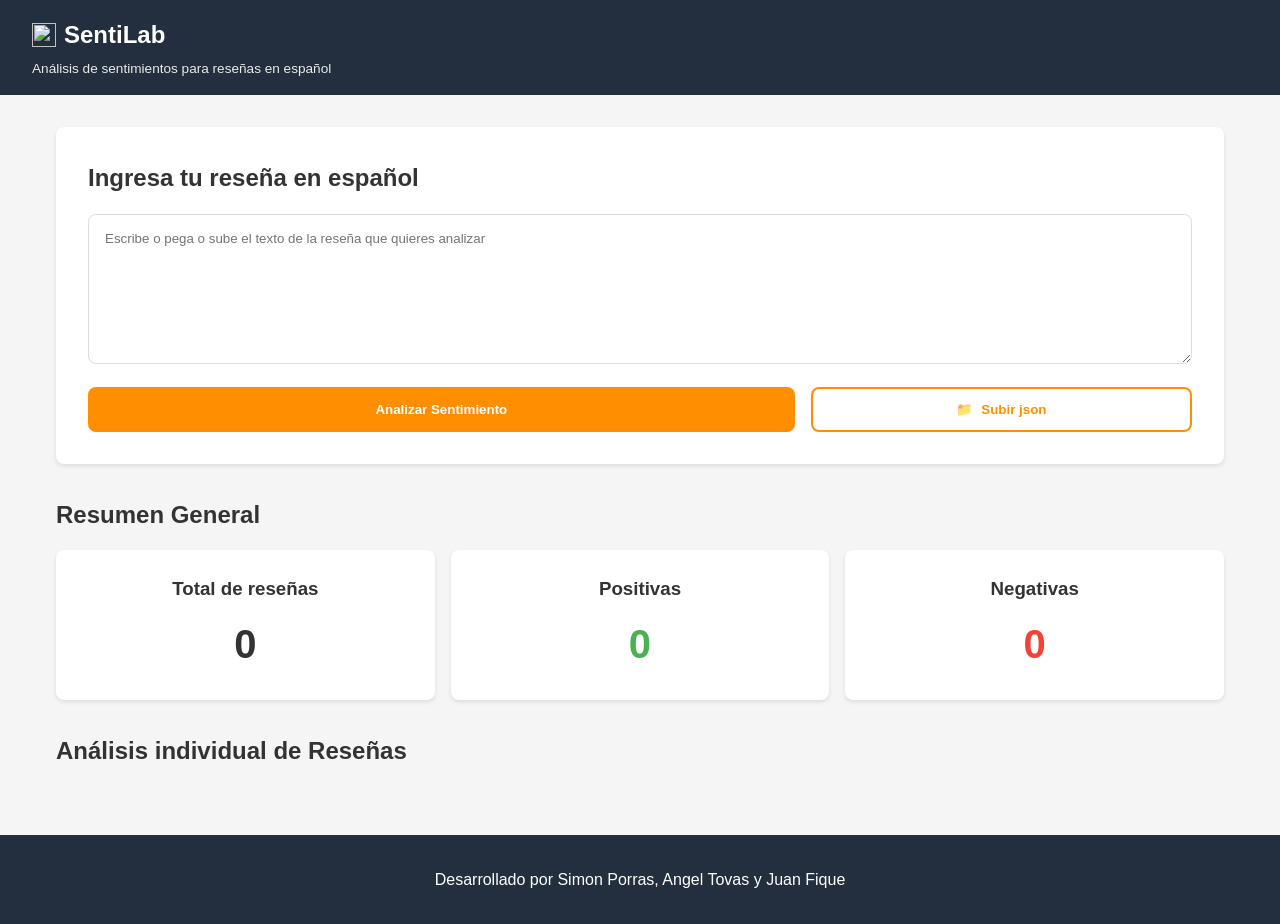
==== Front/index.html @ f1997148 "UI Base" ====
<!DOCTYPE html>
<html lang="es">
<head>
    <meta charset="UTF-8">
    <meta name="viewport" content="width=device-width, initial-scale=1.0">
    <title>SentiLab - Análisis de Sentimientos</title>
    <link rel="stylesheet" href="styles.css">
</head>
<body>
    <header>
        <div class="logo-container">
            <div class="logo-text">
                <img src="path-to-your-icon.png" alt="" class="logo-img">
                <span>SentiLab</span>
            </div>
            <p class="subtitle">Análisis de sentimientos para reseñas en español</p>
        </div>
    </header>

    <main>
        <div class="input-container">
            <h2>Ingresa tu reseña en español</h2>
            <textarea id="review-text" placeholder="Escribe o pega o sube el texto de la reseña que quieres analizar"></textarea>
            <div class="button-group">
                <button id="analyze-btn" class="primary-btn">Analizar Sentimiento</button>
                <button id="upload-btn" class="secondary-btn">
                    <span class="upload-icon">📁</span>
                    Subir json
                </button>
            </div>
        </div>

        <div class="results-container">
            <h2>Resumen General</h2>
            <div class="stats-grid">
                <div class="stat-card">
                    <h3>Total de reseñas</h3>
                    <span class="stat-number" id="total-reviews">0</span>
                </div>
                <div class="stat-card positive">
                    <h3>Positivas</h3>
                    <span class="stat-number" id="positive-reviews">0</span>
                </div>
                <div class="stat-card negative">
                    <h3>Negativas</h3>
                    <span class="stat-number" id="negative-reviews">0</span>
                </div>
            </div>

            <div class="individual-reviews">
                <h2>Análisis individual de Reseñas</h2>
                <div class="reviews-list" id="reviews-container">
                    <!-- Las reseñas se agregarán aquí dinámicamente -->
                </div>
            </div>
        </div>
    </main>

    <footer>
        <p>Desarrollado por Simon Porras, Angel Tovas y  Juan Fique</p>
    </footer>
</body>
</html>
---- Front/styles.css ----
/* Variables globales */
:root {
    --primary-color: #232F3E;
    --secondary-color: #ff8f00;
    --success-color: #4caf50;
    --danger-color: #f44336;
    --background-color: #f5f5f5;
    --card-background: #ffffff;
    --text-color: #333333;
    --border-radius: 8px;
    --box-shadow: 0 2px 4px rgba(0, 0, 0, 0.1);
}

/* Estilos generales */
* {
    margin: 0;
    padding: 0;
    box-sizing: border-box;
}

body {
    font-family: 'Segoe UI', Tahoma, Geneva, Verdana, sans-serif;
    line-height: 1.6;
    background-color: var(--background-color);
    color: var(--text-color);
}

/* Header */
header {
    background-color: #232F3E;
    color: white;
    padding: 0.5rem 2rem;
}

.logo-container {
    display: flex;
    flex-direction: column;
    align-items: flex-start;
    padding: 0.5rem 0;
}

.logo-text {
    display: flex;
    align-items: center;
    gap: 0.5rem;
}

.logo-text span {
    font-size: 1.5rem;
    font-weight: bold;
}

.logo-img {
    width: 24px;
    height: 24px;
}

.subtitle {
    font-size: 0.85rem;
    opacity: 0.9;
    margin-top: 0.2rem;
}

/* Main content */
main {
    max-width: 1200px;
    margin: 0 auto;
    padding: 2rem 1rem;
}

/* Input container */
.input-container {
    background-color: var(--card-background);
    padding: 2rem;
    border-radius: var(--border-radius);
    margin-bottom: 2rem;
    box-shadow: var(--box-shadow);
}

textarea {
    width: 100%;
    min-height: 150px;
    padding: 1rem;
    margin: 1rem 0;
    border: 1px solid #ddd;
    border-radius: var(--border-radius);
    resize: vertical;
    font-family: inherit;
}

.button-group {
    display: flex;
    gap: 1rem;
    flex-wrap: wrap;
}

.primary-btn, .secondary-btn {
    padding: 0.8rem 1.5rem;
    border: none;
    border-radius: var(--border-radius);
    cursor: pointer;
    font-weight: 600;
    transition: transform 0.2s, box-shadow 0.2s;
}

.primary-btn {
    background-color: var(--secondary-color);
    color: white;
    flex: 2;
}

.secondary-btn {
    background-color: var(--card-background);
    border: 2px solid var(--secondary-color);
    color: var(--secondary-color);
    flex: 1;
    display: flex;
    align-items: center;
    justify-content: center;
    gap: 0.5rem;
}

.primary-btn:hover, .secondary-btn:hover {
    transform: translateY(-2px);
    box-shadow: var(--box-shadow);
}

/* Results container */
.stats-grid {
    display: grid;
    grid-template-columns: repeat(auto-fit, minmax(200px, 1fr));
    gap: 1rem;
    margin: 1rem 0 2rem 0;
}

.stat-card {
    background-color: var(--card-background);
    padding: 1.5rem;
    border-radius: var(--border-radius);
    text-align: center;
    box-shadow: var(--box-shadow);
}

.stat-number {
    font-size: 2.5rem;
    font-weight: bold;
    display: block;
    margin-top: 0.5rem;
}

.positive .stat-number {
    color: var(--success-color);
}

.negative .stat-number {
    color: var(--danger-color);
}

/* Individual reviews */
.reviews-list {
    display: flex;
    flex-direction: column;
    gap: 1rem;
}

.review-item {
    background-color: var(--card-background);
    padding: 1.5rem;
    border-radius: var(--border-radius);
    box-shadow: var(--box-shadow);
}

.review-sentiment {
    display: flex;
    align-items: center;
    gap: 0.5rem;
    margin-bottom: 1rem;
}

.sentiment-icon {
    font-size: 1.5rem;
}

/* Footer */
footer {
    text-align: center;
    padding: 2rem;
    margin-top: 2rem;
    background-color: var(--primary-color);
    color: white;
}

/* Responsive design */
@media (max-width: 768px) {
    .button-group {
        flex-direction: column;
    }

    .primary-btn, .secondary-btn {
        width: 100%;
    }

    .stats-grid {
        grid-template-columns: 1fr;
    }

    .input-container, .results-container {
        padding: 1rem;
    }
}

@media (max-width: 480px) {
    header {
        padding: 0.5rem;
    }

    .logo-icon {
        font-size: 1.5rem;
    }

    h1 {
        font-size: 1.5rem;
    }

    .subtitle {
        font-size: 0.9rem;
    }

    main {
        padding: 1rem;
    }
}
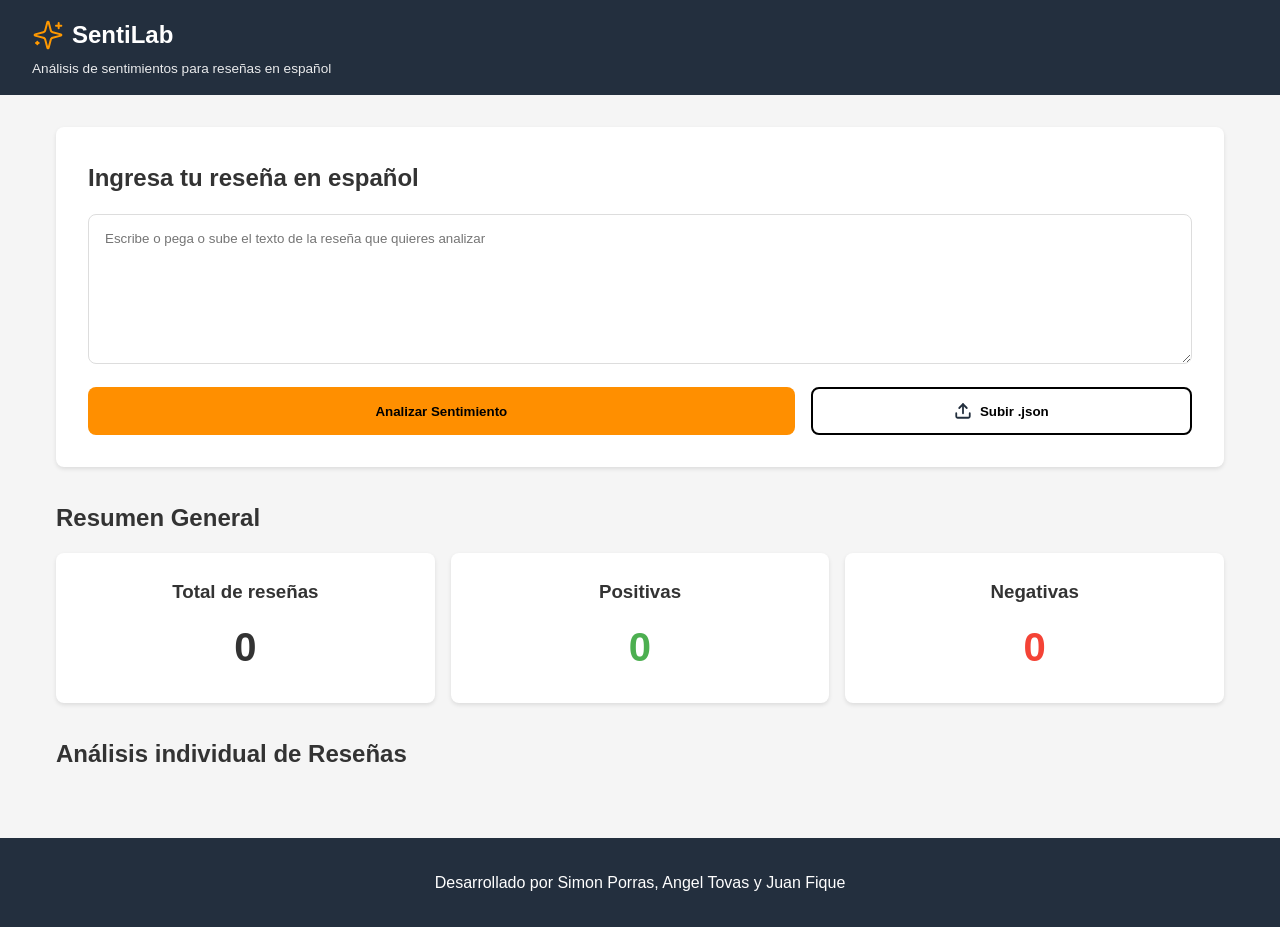
==== commit 29da3da3: "UI BASEv2" ====
--- a/Front/index.html
+++ b/Front/index.html
@@ -7,11 +7,11 @@
     <link rel="stylesheet" href="styles.css">
 </head>
 <body>
-    <header>
+    <header class="header">
         <div class="logo-container">
             <div class="logo-text">
-                <img src="path-to-your-icon.png" alt="" class="logo-img">
-                <span>SentiLab</span>
+                <img src="/Front/Icons/SentiLabIcon.svg" alt="SentiLab Logo" class="logo">
+                <span class="brand-name">SentiLab</span>
             </div>
             <p class="subtitle">Análisis de sentimientos para reseñas en español</p>
         </div>
@@ -24,9 +24,11 @@
             <div class="button-group">
                 <button id="analyze-btn" class="primary-btn">Analizar Sentimiento</button>
                 <button id="upload-btn" class="secondary-btn">
-                    <span class="upload-icon">📁</span>
-                    Subir json
+                    <img src="/Front/Icons/Upload.svg" alt="Upload Icon" class="logo" style="width:18px;height:18px;">
+                    Subir .json
                 </button>
+                <!-- input de archivo oculto usado para lectura del contenido -->
+                <input type="file" id="file-input" accept=".txt,.json" style="display:none">
             </div>
         </div>
 
@@ -59,5 +61,117 @@
     <footer>
         <p>Desarrollado por Simon Porras, Angel Tovas y  Juan Fique</p>
     </footer>
+    
+    <script>
+        (function(){
+            const fileInput = document.getElementById('file-input');
+            const uploadBtn = document.getElementById('upload-btn');
+            const textarea = document.getElementById('review-text');
+            const reviewsContainer = document.getElementById('reviews-container');
+            const analyzeBtn = document.getElementById('analyze-btn');
+            const totalEl = document.getElementById('total-reviews');
+            const posEl = document.getElementById('positive-reviews');
+            const negEl = document.getElementById('negative-reviews');
+
+            function splitReviewsFromText(text){
+                // separa por líneas en blanco (una o más)
+                return text.split(/\r?\n\s*\r?\n/).map(s => s.trim()).filter(Boolean);
+            }
+
+            function renderReviews(reviews){
+                reviewsContainer.innerHTML = '';
+                reviews.forEach((r, idx) => {
+                    const sentiment = (idx % 2 === 0) ? 'positive' : 'negative'; // primera positiva, segunda negativa, etc.
+                    const item = document.createElement('div');
+                    item.className = `review-item ${sentiment}`;
+
+                    const header = document.createElement('div');
+                    header.className = 'review-header';
+                    header.innerHTML = `<div class="review-index">#${idx+1}</div>`;
+
+                    const sentimentBlock = document.createElement('div');
+                    sentimentBlock.className = 'review-sentiment';
+                    const icon = document.createElement('img');
+                    icon.className = 'sentiment-icon';
+                    icon.src = sentiment === 'positive' ? '/Front/Icons/PositiveIcon.svg' : '/Front/Icons/NegativeIcon.svg';
+                    icon.alt = sentiment === 'positive' ? 'Positive Icon' : 'Negative Icon';
+                    const label = document.createElement('div');
+                    label.className = 'sentiment-label';
+                    label.innerHTML = `<strong>${sentiment === 'positive' ? 'Positivo' : 'Negativo'}</strong><div class="sentiment-sub">Esta reseña expresa una experiencia ${sentiment === 'positive' ? 'positiva' : 'negativa'}</div>`;
+
+                    sentimentBlock.appendChild(icon);
+                    sentimentBlock.appendChild(label);
+
+                    const textBlock = document.createElement('div');
+                    textBlock.className = 'review-text';
+                    textBlock.textContent = r;
+
+                    item.appendChild(header);
+                    item.appendChild(sentimentBlock);
+                    item.appendChild(textBlock);
+
+                    reviewsContainer.appendChild(item);
+                });
+
+                // actualizar estadísticas: primera positiva
+                const total = reviews.length;
+                const positives = Math.ceil(total / 2);
+                const negatives = Math.floor(total / 2);
+                totalEl.textContent = total;
+                posEl.textContent = positives;
+                negEl.textContent = negatives;
+            }
+
+            uploadBtn.addEventListener('click', () => fileInput.click());
+
+            fileInput.addEventListener('change', async (e) => {
+                const file = e.target.files && e.target.files[0];
+                if(!file) return;
+                const text = await file.text();
+                let reviews = [];
+                if (file.name.toLowerCase().endsWith('.json')){
+                    try{
+                        const parsed = JSON.parse(text);
+                        if (Array.isArray(parsed)){
+                            reviews = parsed.map(p => typeof p === 'string' ? p : JSON.stringify(p));
+                        } else if (parsed && typeof parsed === 'object'){
+                            // intentar detectar un campo "reviews" o similar
+                            if (Array.isArray(parsed.reviews)) reviews = parsed.reviews.map(String);
+                            else reviews = [JSON.stringify(parsed)];
+                        } else {
+                            reviews = [String(parsed)];
+                        }
+                    } catch(err){
+                        // si no es JSON válido, tratar como texto plano
+                        reviews = splitReviewsFromText(text);
+                    }
+                } else {
+                    reviews = splitReviewsFromText(text);
+                }
+
+                // copiar al textarea separando con una linea en blanco
+                textarea.value = reviews.join('\n\n');
+
+                renderReviews(reviews);
+
+                // limpiar el input para permitir subir el mismo archivo otra vez si es necesario
+                fileInput.value = '';
+            });
+
+            analyzeBtn.addEventListener('click', () => {
+                const raw = textarea.value || '';
+                const reviews = splitReviewsFromText(raw);
+                renderReviews(reviews);
+            });
+
+            // Si hay texto inicial en el textarea (ej. por server-side), renderizarlo
+            document.addEventListener('DOMContentLoaded', () => {
+                if (textarea.value.trim()){
+                    const initial = splitReviewsFromText(textarea.value);
+                    renderReviews(initial);
+                }
+            });
+        })();
+    </script>
 </body>
 </html>
--- a/Front/styles.css
+++ b/Front/styles.css
@@ -105,14 +105,14 @@
 
 .primary-btn {
     background-color: var(--secondary-color);
-    color: white;
+    color: black;
     flex: 2;
 }
 
 .secondary-btn {
     background-color: var(--card-background);
-    border: 2px solid var(--secondary-color);
-    color: var(--secondary-color);
+    border: 2px solid black;
+    color: black;
     flex: 1;
     display: flex;
     align-items: center;
@@ -168,6 +168,79 @@
     padding: 1.5rem;
     border-radius: var(--border-radius);
     box-shadow: var(--box-shadow);
+}
+
+/* Diferenciar reseñas positivas y negativas (maquetación) */
+.review-item.positive {
+    border: 1px solid rgba(76, 175, 80, 0.25);
+    background-color: #f6fffa;
+}
+.review-item.negative {
+    border: 1px solid rgba(244, 67, 54, 0.12);
+    background-color: #fff6f6;
+}
+
+.review-header {
+    display: flex;
+    align-items: center;
+    gap: 0.75rem;
+    margin-bottom: 0.75rem;
+}
+.review-index {
+    background-color: #232f3e;
+    color: white;
+    width: 30px;
+    height: 30px;
+    display: inline-flex;
+    align-items: center;
+    justify-content: center;
+    border-radius: 50%;
+    font-weight: 700;
+}
+
+.review-sentiment {
+    display: flex;
+    align-items: center;
+    gap: 0.75rem;
+    padding: 0.75rem 1rem;
+    border-radius: 8px;
+    margin-bottom: 1rem;
+    border: 1px solid rgba(0,0,0,0.04);
+}
+.review-item.positive .review-sentiment{
+    border-color: rgb(0, 255, 8);
+}
+.review-item.negative .review-sentiment{
+    border-color: rgb(255, 17, 0);
+}
+
+.sentiment-icon{
+    width: 34px;
+    height: 34px;
+    border-radius: 50%;
+    display: inline-flex;
+    align-items: center;
+    justify-content: center;
+    font-size: 16px;
+}
+.review-item.positive .sentiment-icon{
+    background-color: rgba(76,175,80,0.08);
+    color: var(--success-color);
+}
+.review-item.negative .sentiment-icon{
+    background-color: rgba(244,67,54,0.06);
+    color: var(--danger-color);
+}
+
+.sentiment-label .sentiment-sub{
+    font-size: 0.85rem;
+    color: #6b6b6b;
+    margin-top: 0.25rem;
+}
+
+.review-text{
+    padding: 0.75rem 0;
+    color: #222;
 }
 
 .review-sentiment {
